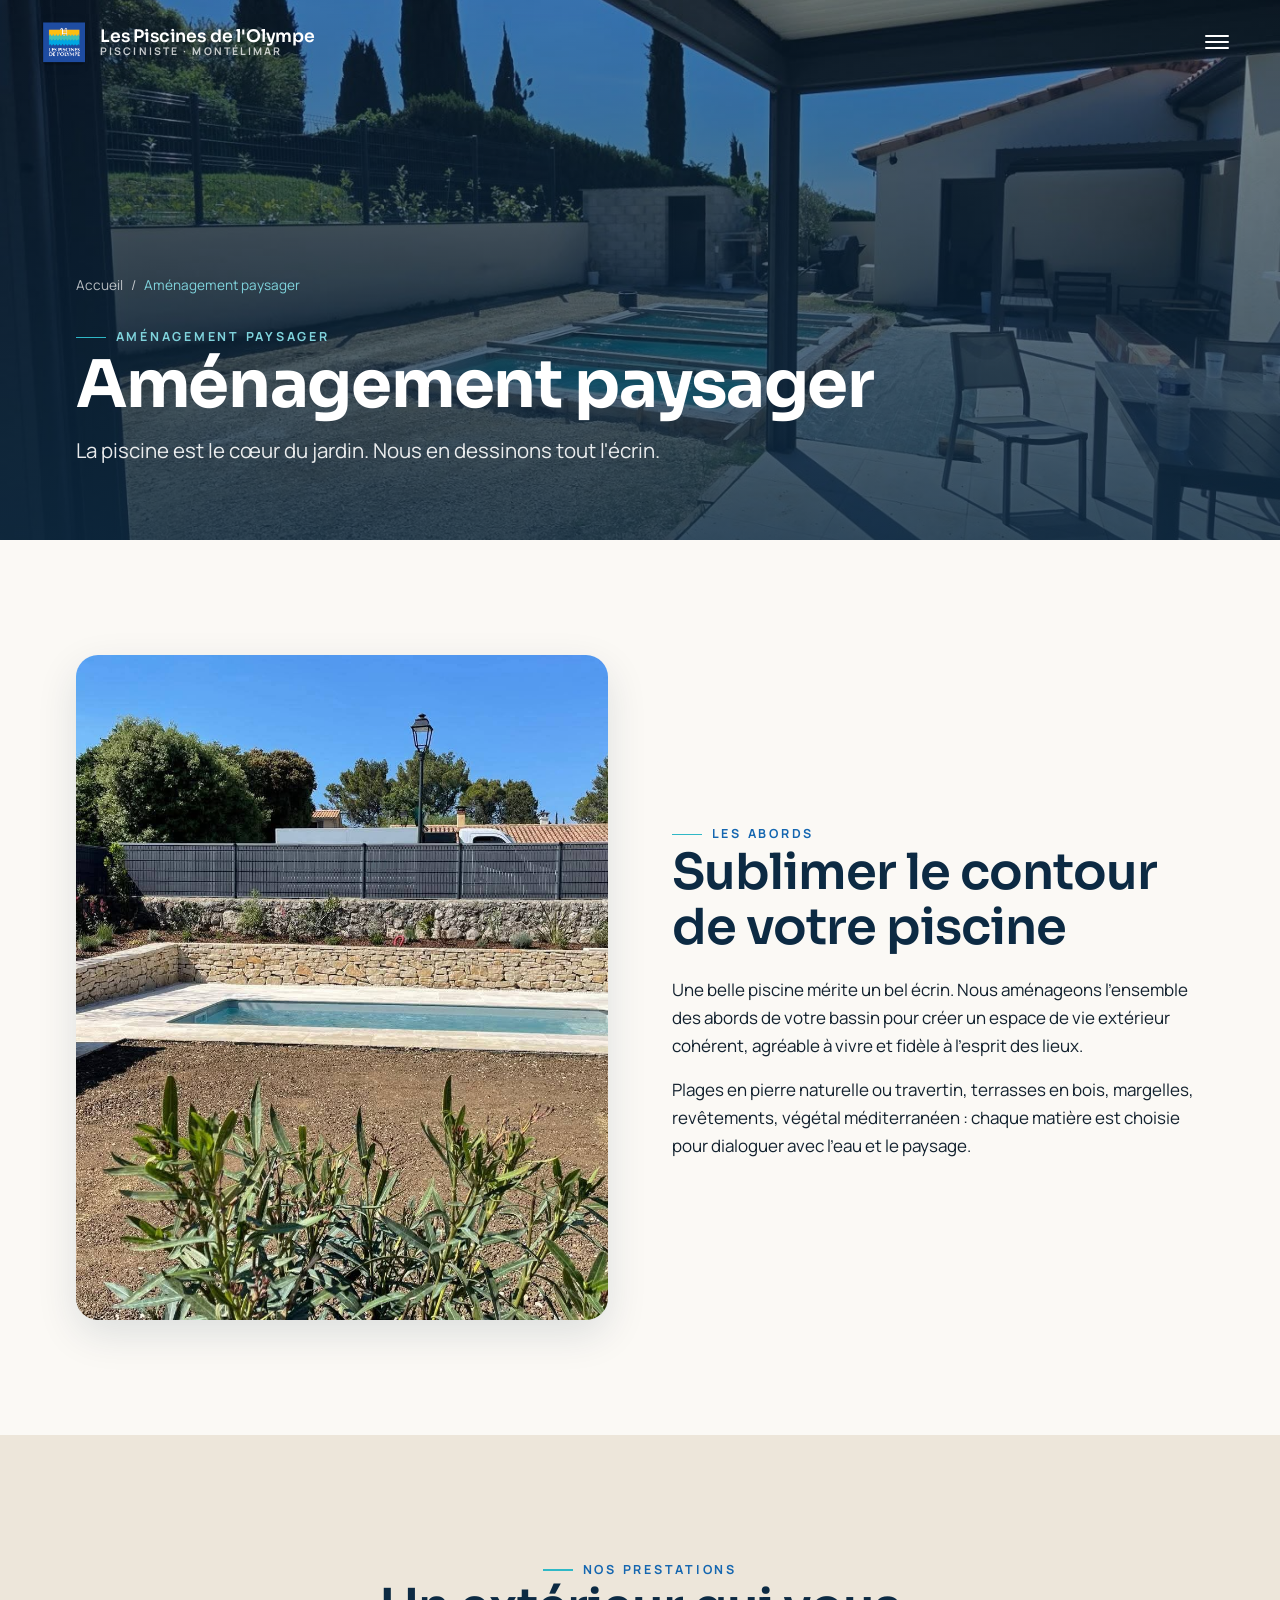
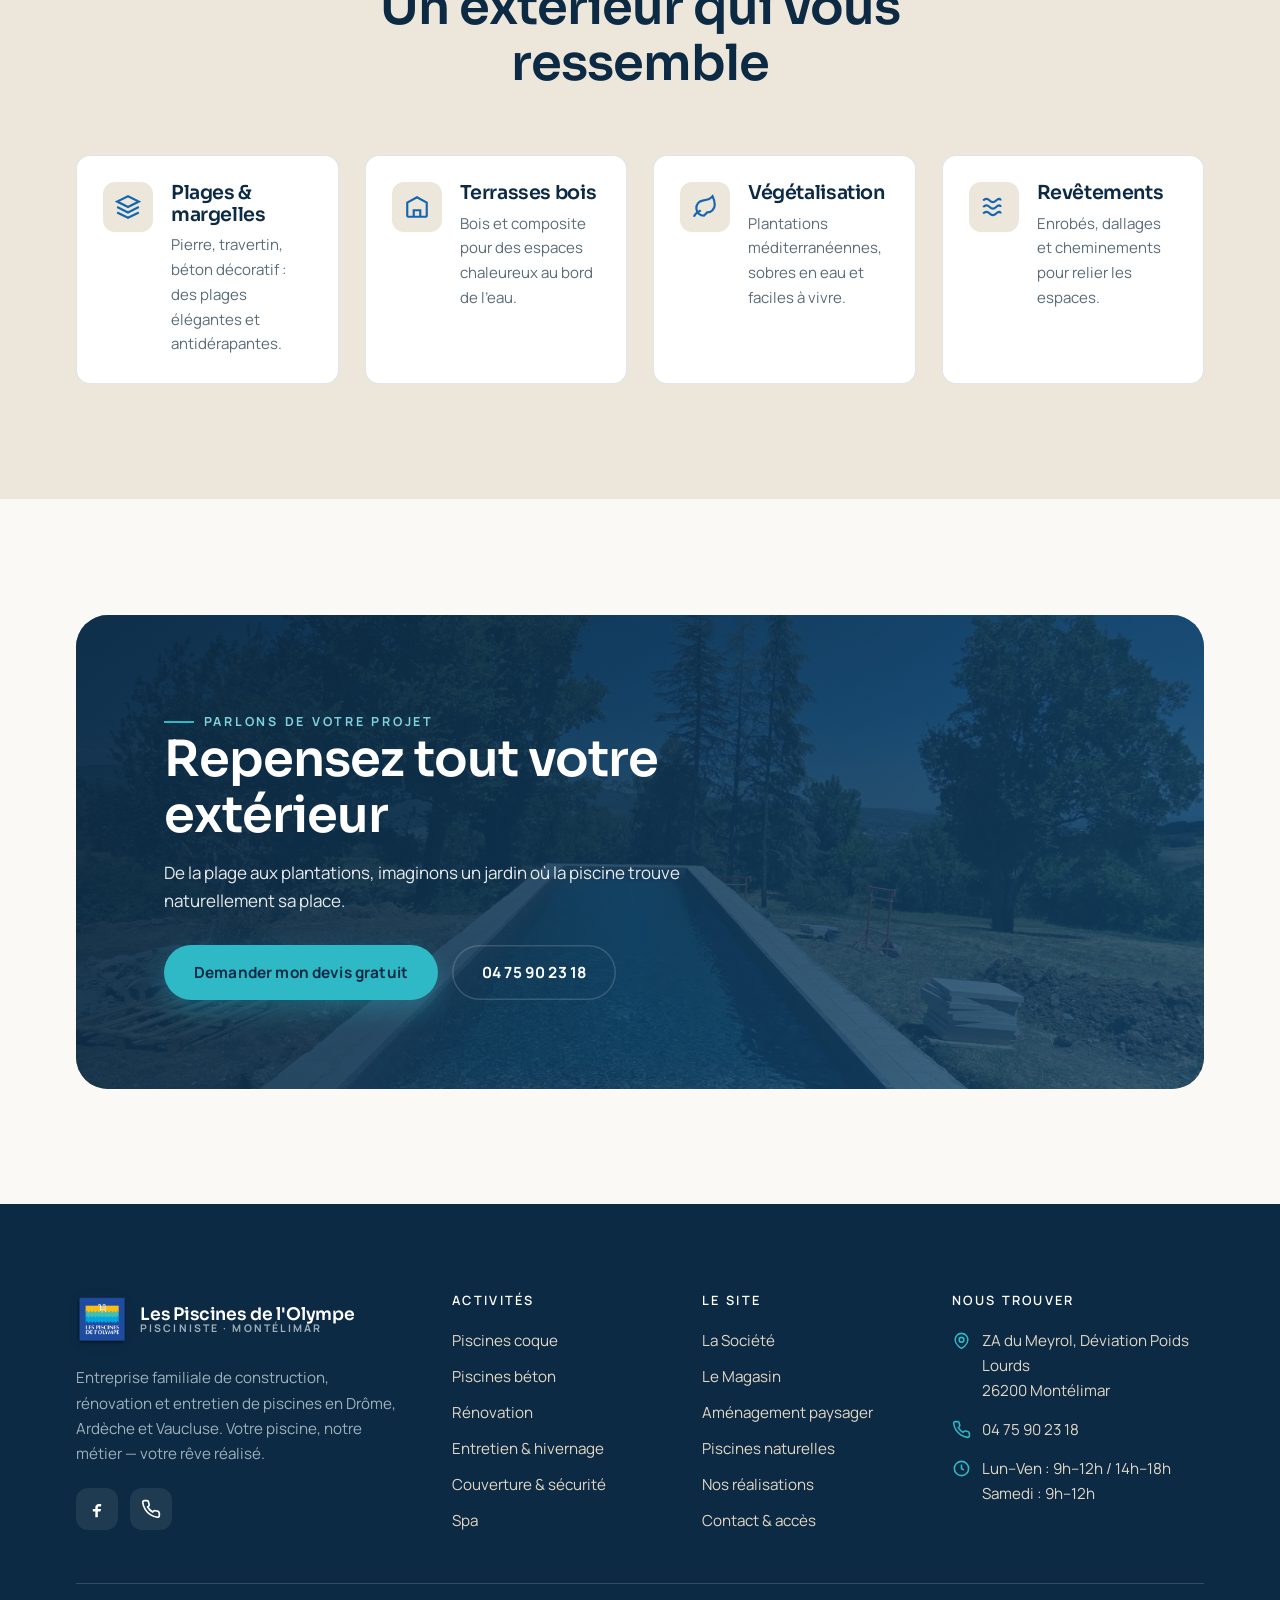
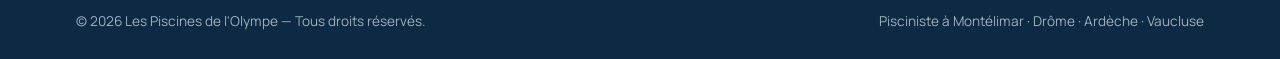
==== amenagement-paysager.html @ 1d3fbe0c "Site Les Piscines de l'Olympe — refonte premium multipage Co-Authored-By: Claude Opus 4.8 <noreply@a" ====
<!DOCTYPE html>
<html lang="fr">
<head>
<meta charset="UTF-8">
<meta name="viewport" content="width=device-width, initial-scale=1">
<title>Aménagement paysager & abords de piscine | Les Piscines de l'Olympe — Montélimar</title>
<meta name="description" content="Aménagement extérieur et paysager autour de votre piscine : plages, margelles, terrasses bois, revêtements et végétal en Drôme, Ardèche et Vaucluse.">
<link rel="canonical" href="https://www.lespiscinesdelolympe.fr/amenagement-paysager.html">
<meta name="theme-color" content="#0C2A43">
<meta name="robots" content="index, follow">
<meta property="og:type" content="website">
<meta property="og:locale" content="fr_FR">
<meta property="og:title" content="Aménagement paysager & abords de piscine | Les Piscines de l'Olympe — Montélimar">
<meta property="og:description" content="Aménagement extérieur et paysager autour de votre piscine : plages, margelles, terrasses bois, revêtements et végétal en Drôme, Ardèche et Vaucluse.">
<meta property="og:image" content="https://www.lespiscinesdelolympe.fr/assets/img/piscine-couloir-nage-debordement.jpg">
<meta property="og:url" content="https://www.lespiscinesdelolympe.fr/amenagement-paysager.html">
<link rel="icon" type="image/png" href="assets/img/logo-piscines-de-lolympe.png">
<link rel="preconnect" href="https://fonts.googleapis.com">
<link rel="preconnect" href="https://fonts.gstatic.com" crossorigin>
<link href="https://fonts.googleapis.com/css2?family=Sora:wght@400;500;600;700;800&family=Manrope:wght@400;500;600;700;800&display=swap" rel="stylesheet">
<link rel="stylesheet" href="assets/css/styles.css">

</head>
<body>
<header class="header">
  <div class="container">
    <a class="brand" href="index.html" aria-label="Les Piscines de l'Olympe — accueil">
      <img loading="lazy" decoding="async" src="assets/img/logo-piscines-de-lolympe.png" alt="Logo Les Piscines de l'Olympe">
      <span class="brand-name"><b>Les Piscines de l'Olympe</b><span>Pisciniste · Montélimar</span></span>
    </a>
    <nav aria-label="Navigation principale">
      <ul class="nav">
        <li><a href="index.html">Accueil</a></li>
        <li><a href="la-societe.html">La Société</a></li>
        <li class="has-dropdown">
          <button class="nav-toggle" aria-haspopup="true" aria-expanded="false">Activités
            <svg class="chev" viewBox="0 0 24 24" fill="none" stroke="currentColor" stroke-width="2.2"><path d="m6 9 6 6 6-6"/></svg>
          </button>
          <div class="dropdown" role="menu">
            <a href="activites.html"><svg class="di" viewBox="0 0 24 24" fill="none" stroke="currentColor" stroke-width="2"><path d="M2 6c2-2 4-2 6 0s4 2 6 0 4-2 4 0M2 12c2-2 4-2 6 0s4 2 6 0 4-2 4 0M2 18c2-2 4-2 6 0s4 2 6 0 4-2 4 0"/></svg>Nos piscines — vue d'ensemble</a>
            <a href="piscines-coque.html"><svg class="di" viewBox="0 0 24 24" fill="none" stroke="currentColor" stroke-width="2"><path d="M3 21V8l9-5 9 5v13M3 21h18M9 21v-6h6v6"/></svg>Installation Coques</a>
            <a href="piscines-beton.html"><svg class="di" viewBox="0 0 24 24" fill="none" stroke="currentColor" stroke-width="2"><path d="M12 2 2 7l10 5 10-5-10-5zM2 17l10 5 10-5M2 12l10 5 10-5"/></svg>Installation Béton</a>
            <a href="renovation.html"><svg class="di" viewBox="0 0 24 24" fill="none" stroke="currentColor" stroke-width="2"><path d="M14.7 6.3a4 4 0 0 0-5.6 5.6l-6 6L5 20l6-6a4 4 0 0 0 5.6-5.6z"/></svg>Rénovation</a>
            <a href="entretien.html"><svg class="di" viewBox="0 0 24 24" fill="none" stroke="currentColor" stroke-width="2"><circle cx="12" cy="12" r="4"/><path d="M12 2v2m0 16v2M4.9 4.9l1.4 1.4m11.4 11.4 1.4 1.4M2 12h2m16 0h2M4.9 19.1l1.4-1.4m11.4-11.4 1.4-1.4"/></svg>Entretien · Estivage · Hivernage</a>
            <a href="couverture.html"><svg class="di" viewBox="0 0 24 24" fill="none" stroke="currentColor" stroke-width="2"><path d="M12 2 4 5v6c0 5 3.4 8.9 8 11 4.6-2.1 8-6 8-11V5l-8-3z"/></svg>Couverture · Sécurité</a>
            <a href="piscines-naturelles.html"><svg class="di" viewBox="0 0 24 24" fill="none" stroke="currentColor" stroke-width="2"><path d="M11 20A7 7 0 0 1 9.8 6.1C15.5 5 17 4.5 19 2c1 2 2 4.2 2 8a7 7 0 0 1-7 7z"/><path d="M2 21c0-3 4-4 6-6"/></svg>Piscines Naturelles</a>
            <a href="spa.html"><svg class="di" viewBox="0 0 24 24" fill="none" stroke="currentColor" stroke-width="2"><path d="M12 22a8 8 0 0 0 8-8H4a8 8 0 0 0 8 8zM7 10c0-1 1-1.5 1-3s-1-2-1-2m5 5c0-1 1-1.5 1-3s-1-2-1-2"/></svg>Spa</a>
          </div>
        </li>
        <li><a href="le-magasin.html">Le Magasin</a></li>
        <li class="current"><a href="amenagement-paysager.html">Aménagement Paysager</a></li>
        <li><a href="nos-realisations.html">Nos Réalisations</a></li>
      </ul>
    </nav>
    <div class="header-cta">
      <a class="header-phone" href="tel:+33475902318"><svg viewBox="0 0 24 24" fill="none" stroke="currentColor" stroke-width="2"><path d="M22 16.9v3a2 2 0 0 1-2.2 2 19.8 19.8 0 0 1-8.6-3.1 19.5 19.5 0 0 1-6-6 19.8 19.8 0 0 1-3.1-8.7A2 2 0 0 1 4.1 2h3a2 2 0 0 1 2 1.7c.1.9.3 1.8.6 2.7a2 2 0 0 1-.5 2.1L8 9.6a16 16 0 0 0 6 6l1.1-1.1a2 2 0 0 1 2.1-.5c.9.3 1.8.5 2.7.6a2 2 0 0 1 1.7 2z"/></svg>04 75 90 23 18</a>
      <a class="btn btn-primary" href="contact.html">Devis gratuit</a>
    </div>
    <button class="burger" aria-label="Ouvrir le menu" aria-expanded="false"><span></span><span></span><span></span></button>
  </div>
</header>

<div class="mobile-nav" id="mobileNav">
  <ul>
    <li><a href="index.html">Accueil</a></li>
    <li><a href="la-societe.html">La Société</a></li>
    <li>
      <button class="m-toggle" aria-expanded="false">Activités <svg class="chev" viewBox="0 0 24 24" fill="none" stroke="currentColor" stroke-width="2.2"><path d="m6 9 6 6 6-6"/></svg></button>
      <div class="m-sub">
        <a href="activites.html">Nos piscines</a>
        <a href="piscines-coque.html">Installation Coques</a>
        <a href="piscines-beton.html">Installation Béton</a>
        <a href="renovation.html">Rénovation</a>
        <a href="entretien.html">Entretien · Estivage · Hivernage</a>
        <a href="couverture.html">Couverture · Sécurité</a>
        <a href="piscines-naturelles.html">Piscines Naturelles</a>
        <a href="spa.html">Spa</a>
      </div>
    </li>
    <li><a href="le-magasin.html">Le Magasin</a></li>
    <li><a href="amenagement-paysager.html">Aménagement Paysager</a></li>
    <li><a href="nos-realisations.html">Nos Réalisations</a></li>
    <li><a href="contact.html">Contact · Accès</a></li>
  </ul>
  <div class="mobile-cta">
    <a class="btn btn-primary" href="contact.html">Demander un devis gratuit</a>
    <a class="btn btn-ghost" href="tel:+33475902318">04 75 90 23 18</a>
  </div>
</div>
<main>

  <section class="pagehero img">
    <div class="pagehero-media"><img src="assets/img/terrasse-pergola-piscine.jpg" alt="Terrasse, pergola et plage de piscine dans un jardin paysager" loading="eager" fetchpriority="high" decoding="async"></div>
    <div class="container">
      <nav class="breadcrumb" aria-label="Fil d'Ariane"><a href="index.html">Accueil</a> / <span>Aménagement paysager</span></nav>
      <span class="kicker light">Aménagement Paysager</span>
      <h1>Aménagement paysager</h1>
      <p class="lead mt-1">La piscine est le cœur du jardin. Nous en dessinons tout l'écrin.</p>
    </div>
  </section>
  <section class="section bg-cream">
    <div class="container">
      <div class="split">
        <div class="split-media reveal"><img loading="lazy" decoding="async" src="assets/img/piscine-jardin-fleuri.jpg" alt="Plage de piscine en pierre naturelle bordée de massifs fleuris"></div>
        <div class="split-body reveal d1">
          <span class="kicker">Les abords</span>
          <h2>Sublimer le contour de votre piscine</h2>
          <p>Une belle piscine mérite un bel écrin. Nous aménageons l'ensemble des abords de votre bassin pour créer un espace de vie extérieur cohérent, agréable à vivre et fidèle à l'esprit des lieux.</p>
          <p>Plages en pierre naturelle ou travertin, terrasses en bois, margelles, revêtements, végétal méditerranéen : chaque matière est choisie pour dialoguer avec l'eau et le paysage.</p>
        </div>
      </div>
    </div>
  </section>

  <section class="section bg-sand">
    <div class="container">
      <div class="sec-head center reveal"><span class="kicker center">Nos prestations</span><h2>Un extérieur qui vous ressemble</h2></div>
      <div class="grid grid-4">
        <div class="feature reveal"><div class="f-ic"><svg viewBox="0 0 24 24" fill="none" stroke="currentColor" stroke-width="2"><path d="M12 2 2 7l10 5 10-5-10-5zM2 17l10 5 10-5M2 12l10 5 10-5"/></svg></div><div><h3>Plages & margelles</h3><p>Pierre, travertin, béton décoratif : des plages élégantes et antidérapantes.</p></div></div>
        <div class="feature reveal"><div class="f-ic"><svg viewBox="0 0 24 24" fill="none" stroke="currentColor" stroke-width="2"><path d="M3 21V8l9-5 9 5v13M3 21h18M9 21v-6h6v6"/></svg></div><div><h3>Terrasses bois</h3><p>Bois et composite pour des espaces chaleureux au bord de l'eau.</p></div></div>
        <div class="feature reveal"><div class="f-ic"><svg viewBox="0 0 24 24" fill="none" stroke="currentColor" stroke-width="2"><path d="M11 20A7 7 0 0 1 9.8 6.1C15.5 5 17 4.5 19 2c1 2 2 4.2 2 8a7 7 0 0 1-7 7z"/><path d="M2 21c0-3 4-4 6-6"/></svg></div><div><h3>Végétalisation</h3><p>Plantations méditerranéennes, sobres en eau et faciles à vivre.</p></div></div>
        <div class="feature reveal"><div class="f-ic"><svg viewBox="0 0 24 24" fill="none" stroke="currentColor" stroke-width="2"><path d="M2 6c2-2 4-2 6 0s4 2 6 0 4-2 4 0M2 12c2-2 4-2 6 0s4 2 6 0 4-2 4 0M2 18c2-2 4-2 6 0s4 2 6 0 4-2 4 0"/></svg></div><div><h3>Revêtements</h3><p>Enrobés, dallages et cheminements pour relier les espaces.</p></div></div>
      </div>
    </div>
  </section>
  
  <section class="section bg-cream">
    <div class="container">
      <div class="cta-band reveal">
        <div class="cta-media"><img loading="lazy" decoding="async" src="assets/img/piscine-miroir-vue-panoramique.jpg" alt=""></div>
        <span class="kicker light">Parlons de votre projet</span>
        <h2>Repensez tout votre extérieur</h2>
        <p>De la plage aux plantations, imaginons un jardin où la piscine trouve naturellement sa place.</p>
        <div class="hero-cta">
          <a class="btn btn-aqua" href="contact.html">Demander mon devis gratuit</a>
          <a class="btn btn-outline-light" href="tel:+33475902318">04 75 90 23 18</a>
        </div>
      </div>
    </div>
  </section>
  
</main>

<footer class="footer">
  <div class="container">
    <div class="footer-grid">
      <div>
        <a class="brand" href="index.html">
          <img loading="lazy" decoding="async" src="assets/img/logo-piscines-de-lolympe.png" alt="Logo Les Piscines de l'Olympe" style="width:52px;height:52px">
          <span class="brand-name"><b>Les Piscines de l'Olympe</b><span>Pisciniste · Montélimar</span></span>
        </a>
        <p class="f-about">Entreprise familiale de construction, rénovation et entretien de piscines en Drôme, Ardèche et Vaucluse. Votre piscine, notre métier — votre rêve réalisé.</p>
        <div class="socials">
          <a href="https://www.facebook.com/lespiscinesdelolympe" target="_blank" rel="noopener" aria-label="Facebook"><svg viewBox="0 0 24 24" fill="currentColor"><path d="M14 9h3V6h-3c-2.2 0-4 1.8-4 4v2H7v3h3v7h3v-7h3l1-3h-4v-2c0-.6.4-1 1-1z"/></svg></a>
          <a href="tel:+33475902318" aria-label="Téléphone"><svg viewBox="0 0 24 24" fill="none" stroke="currentColor" stroke-width="2"><path d="M22 16.9v3a2 2 0 0 1-2.2 2 19.8 19.8 0 0 1-8.6-3.1 19.5 19.5 0 0 1-6-6 19.8 19.8 0 0 1-3.1-8.7A2 2 0 0 1 4.1 2h3a2 2 0 0 1 2 1.7c.1.9.3 1.8.6 2.7a2 2 0 0 1-.5 2.1L8 9.6a16 16 0 0 0 6 6l1.1-1.1a2 2 0 0 1 2.1-.5c.9.3 1.8.5 2.7.6a2 2 0 0 1 1.7 2z"/></svg></a>
        </div>
      </div>
      <div>
        <h4>Activités</h4>
        <div class="f-links">
          <a href="piscines-coque.html">Piscines coque</a>
          <a href="piscines-beton.html">Piscines béton</a>
          <a href="renovation.html">Rénovation</a>
          <a href="entretien.html">Entretien &amp; hivernage</a>
          <a href="couverture.html">Couverture &amp; sécurité</a>
          <a href="spa.html">Spa</a>
        </div>
      </div>
      <div>
        <h4>Le site</h4>
        <div class="f-links">
          <a href="la-societe.html">La Société</a>
          <a href="le-magasin.html">Le Magasin</a>
          <a href="amenagement-paysager.html">Aménagement paysager</a>
          <a href="piscines-naturelles.html">Piscines naturelles</a>
          <a href="nos-realisations.html">Nos réalisations</a>
          <a href="contact.html">Contact &amp; accès</a>
        </div>
      </div>
      <div>
        <h4>Nous trouver</h4>
        <div class="f-contact">
          <div class="fc"><svg viewBox="0 0 24 24" fill="none" stroke="currentColor" stroke-width="2"><path d="M12 22s8-4.5 8-11a8 8 0 1 0-16 0c0 6.5 8 11 8 11z"/><circle cx="12" cy="11" r="3"/></svg><span>ZA du Meyrol, Déviation Poids Lourds<br>26200 Montélimar</span></div>
          <div class="fc"><svg viewBox="0 0 24 24" fill="none" stroke="currentColor" stroke-width="2"><path d="M22 16.9v3a2 2 0 0 1-2.2 2 19.8 19.8 0 0 1-8.6-3.1 19.5 19.5 0 0 1-6-6 19.8 19.8 0 0 1-3.1-8.7A2 2 0 0 1 4.1 2h3a2 2 0 0 1 2 1.7c.1.9.3 1.8.6 2.7a2 2 0 0 1-.5 2.1L8 9.6a16 16 0 0 0 6 6l1.1-1.1a2 2 0 0 1 2.1-.5c.9.3 1.8.5 2.7.6a2 2 0 0 1 1.7 2z"/></svg><a href="tel:+33475902318">04 75 90 23 18</a></div>
          <div class="fc"><svg viewBox="0 0 24 24" fill="none" stroke="currentColor" stroke-width="2"><circle cx="12" cy="12" r="9"/><path d="M12 7v5l3 2"/></svg><span>Lun–Ven : 9h–12h / 14h–18h<br>Samedi : 9h–12h</span></div>
        </div>
      </div>
    </div>
    <div class="footer-bottom">
      <span>© <span data-year>2026</span> Les Piscines de l'Olympe — Tous droits réservés.</span>
      <span>Pisciniste à Montélimar · Drôme · Ardèche · Vaucluse</span>
    </div>
  </div>
</footer>

<script src="assets/js/main.js"></script>
</body>
</html>
---- assets/css/styles.css ----
/* =========================================================================
   LES PISCINES DE L'OLYMPE — Design System « L'eau & la pierre »
   Palette : bleu marine profond, bleu de marque, aqua, travertin, crème
   Typo : Fraunces (titres) + Manrope (texte)
   ========================================================================= */

/* ---------- Variables ---------- */
:root {
  /* Couleurs */
  --navy:        #0C2A43;
  --navy-800:    #0F334F;
  --navy-700:    #14456B;
  --blue:        #1466B0;
  --blue-600:    #1257a0;
  --aqua:        #2FB8C6;
  --aqua-soft:   #7FD3DC;
  --sand:        #EDE6DA;
  --sand-200:    #E1D7C6;
  --sand-300:    #D3C6B0;
  --cream:       #FBF9F5;
  --white:       #ffffff;
  --ink:         #12212E;
  --muted:       #5A6B78;
  --muted-light: #9FB0BC;
  --line:        rgba(12, 42, 67, .12);
  --line-light:  rgba(255, 255, 255, .16);

  /* Typo */
  --font-title: "Sora", -apple-system, BlinkMacSystemFont, "Segoe UI", Roboto, sans-serif;
  --font-body:  "Manrope", -apple-system, BlinkMacSystemFont, "Segoe UI", Roboto, sans-serif;

  /* Rayons & ombres */
  --r-sm: 8px;
  --r-md: 14px;
  --r-lg: 22px;
  --r-xl: 32px;
  --shadow-sm: 0 2px 10px rgba(12, 42, 67, .06);
  --shadow-md: 0 14px 40px rgba(12, 42, 67, .12);
  --shadow-lg: 0 30px 80px rgba(12, 42, 67, .22);

  /* Layout */
  --maxw: 1240px;
  --maxw-narrow: 820px;
  --header-h: 84px;
  --ease: cubic-bezier(.22, 1, .36, 1);
}

/* ---------- Reset ---------- */
*, *::before, *::after { box-sizing: border-box; }
* { margin: 0; }
html { scroll-behavior: smooth; -webkit-text-size-adjust: 100%; }
body {
  font-family: var(--font-body);
  color: var(--ink);
  background: var(--cream);
  font-size: 17px;
  line-height: 1.65;
  font-weight: 400;
  -webkit-font-smoothing: antialiased;
  text-rendering: optimizeLegibility;
  overflow-x: hidden;
}
img, picture, video { max-width: 100%; display: block; height: auto; }
a { color: inherit; text-decoration: none; }
button { font-family: inherit; cursor: pointer; border: none; background: none; }
ul { list-style: none; padding: 0; }
:focus-visible { outline: 3px solid var(--aqua); outline-offset: 3px; border-radius: 4px; }

/* ---------- Typographie ---------- */
h1, h2, h3, h4 {
  font-family: var(--font-title);
  font-weight: 600;
  line-height: 1.12;
  letter-spacing: -.02em;
  color: var(--navy);
}
h1 { font-size: clamp(2.4rem, 5.4vw, 4.1rem); font-weight: 700; }
h2 { font-size: clamp(2rem, 4vw, 3.1rem); }
h3 { font-size: clamp(1.35rem, 2.2vw, 1.75rem); }
h4 { font-size: 1.15rem; }
p { color: var(--ink); }
strong { font-weight: 700; }
.lead { font-size: clamp(1.1rem, 1.6vw, 1.3rem); color: var(--muted); line-height: 1.7; }

/* Œil/kicker (sur-titre) */
.kicker {
  display: inline-flex; align-items: center; gap: .6rem;
  font-family: var(--font-body);
  font-size: .78rem; font-weight: 700;
  letter-spacing: .22em; text-transform: uppercase;
  color: var(--blue);
}
.kicker::before {
  content: ""; width: 30px; height: 1.5px; background: var(--aqua);
}
.kicker.light { color: var(--aqua-soft); }
.kicker.center { justify-content: center; }

/* ---------- Layout utils ---------- */
.container { width: 100%; max-width: var(--maxw); margin-inline: auto; padding-inline: clamp(20px, 5vw, 56px); }
.narrow { max-width: var(--maxw-narrow); }
.section { padding-block: clamp(64px, 9vw, 130px); }
.section-sm { padding-block: clamp(48px, 6vw, 84px); }
.bg-navy { background: var(--navy); color: var(--sand); }
.bg-navy h1, .bg-navy h2, .bg-navy h3, .bg-navy h4 { color: var(--white); }
.bg-navy p { color: var(--sand-200); }
.bg-sand { background: var(--sand); }
.bg-cream { background: var(--cream); }
.center { text-align: center; }
.mx-auto { margin-inline: auto; }
.mt-1 { margin-top: .75rem; } .mt-2 { margin-top: 1.5rem; } .mt-3 { margin-top: 2.5rem; }

/* ---------- Boutons ---------- */
.btn {
  display: inline-flex; align-items: center; justify-content: center; gap: .6rem;
  font-weight: 700; font-size: .96rem; letter-spacing: .01em;
  padding: 15px 30px; border-radius: 100px;
  transition: transform .35s var(--ease), box-shadow .35s var(--ease), background .3s, color .3s;
  min-height: 52px; will-change: transform;
}
.btn svg { width: 18px; height: 18px; }
.btn-primary { background: var(--blue); color: #fff; box-shadow: 0 10px 26px rgba(20,102,176,.30); }
.btn-primary:hover { background: var(--navy); transform: translateY(-3px); box-shadow: 0 16px 34px rgba(20,102,176,.38); }
.btn-aqua { background: var(--aqua); color: var(--navy); box-shadow: 0 10px 26px rgba(47,184,198,.32); }
.btn-aqua:hover { transform: translateY(-3px); box-shadow: 0 16px 34px rgba(47,184,198,.42); }
.btn-ghost { background: transparent; color: var(--navy); box-shadow: inset 0 0 0 1.5px var(--line); }
.btn-ghost:hover { background: var(--navy); color: #fff; box-shadow: inset 0 0 0 1.5px var(--navy); transform: translateY(-3px); }
.btn-light { background: #fff; color: var(--navy); }
.btn-light:hover { transform: translateY(-3px); box-shadow: var(--shadow-md); }
.btn-outline-light { background: transparent; color: #fff; box-shadow: inset 0 0 0 1.5px var(--line-light); }
.btn-outline-light:hover { background: #fff; color: var(--navy); transform: translateY(-3px); }

/* Lien texte animé */
.link-arrow {
  display: inline-flex; align-items: center; gap: .5rem;
  font-weight: 700; color: var(--blue);
}
.link-arrow svg { width: 18px; height: 18px; transition: transform .3s var(--ease); }
.link-arrow:hover svg { transform: translateX(6px); }

/* =========================================================================
   HEADER / NAVIGATION
   ========================================================================= */
.header {
  position: fixed; inset: 0 0 auto 0; z-index: 1000;
  height: var(--header-h);
  display: flex; align-items: center;
  transition: background .4s var(--ease), box-shadow .4s var(--ease), height .4s var(--ease);
}
.header .container { display: flex; align-items: center; justify-content: space-between; gap: 18px; width: 100%; max-width: 1400px; padding-inline: clamp(20px, 3.5vw, 40px); }
.header.solid { background: rgba(251,249,245,.92); backdrop-filter: saturate(160%) blur(14px); box-shadow: 0 1px 0 var(--line), var(--shadow-sm); height: 72px; }

.brand { display: flex; align-items: center; gap: 12px; z-index: 2; flex: none; }
.brand-name b, .brand-name span { white-space: nowrap; }
.brand img { width: 48px; height: 48px; border-radius: 10px; box-shadow: var(--shadow-sm); }
.brand-name { display: flex; flex-direction: column; line-height: 1.05; }
.brand-name b { font-family: var(--font-title); font-weight: 600; font-size: 1.08rem; color: var(--navy); letter-spacing: -.01em; }
.brand-name span { font-size: .66rem; letter-spacing: .2em; text-transform: uppercase; color: var(--muted); font-weight: 700; }
.header:not(.solid) .brand-name b { color: #fff; }
.header:not(.solid) .brand-name span { color: rgba(255,255,255,.75); }

/* Nav desktop */
.nav { display: flex; align-items: center; gap: 1px; }
.nav > li > a, .nav > li > .nav-toggle {
  display: inline-flex; align-items: center; gap: 4px; white-space: nowrap;
  padding: 10px 11px; border-radius: 100px;
  font-weight: 600; font-size: .9rem; color: var(--navy);
  transition: background .25s, color .25s;
}
.header:not(.solid) .nav > li > a, .header:not(.solid) .nav > li > .nav-toggle { color: rgba(255,255,255,.92); }
.nav > li > a:hover, .nav > li > .nav-toggle:hover,
.nav > li.current > a, .nav > li.current > .nav-toggle { background: rgba(20,102,176,.10); color: var(--blue); }
.header:not(.solid) .nav > li > a:hover,
.header:not(.solid) .nav > li.current > a,
.header:not(.solid) .nav > li > .nav-toggle:hover { background: rgba(255,255,255,.14); color: #fff; }
.nav .chev { width: 15px; height: 15px; transition: transform .3s; }

/* Dropdown */
.has-dropdown { position: relative; }
.dropdown {
  position: absolute; top: calc(100% + 14px); left: 50%; transform: translateX(-50%) translateY(10px);
  min-width: 300px; background: #fff; border-radius: var(--r-md);
  box-shadow: var(--shadow-lg); padding: 12px; opacity: 0; visibility: hidden;
  transition: opacity .3s var(--ease), transform .3s var(--ease); border: 1px solid var(--line);
}
.has-dropdown:hover .dropdown, .has-dropdown:focus-within .dropdown { opacity: 1; visibility: visible; transform: translateX(-50%) translateY(0); }
.dropdown::before { content: ""; position: absolute; top: -8px; left: 0; right: 0; height: 20px; }
.dropdown a {
  display: flex; align-items: center; gap: 12px; padding: 11px 14px; border-radius: var(--r-sm);
  font-weight: 600; font-size: .92rem; color: var(--navy); transition: background .2s, color .2s;
}
.dropdown a:hover { background: var(--sand); color: var(--blue); }
.dropdown a .di { width: 20px; height: 20px; color: var(--aqua); flex: none; }

.header-cta { display: flex; align-items: center; gap: 14px; flex: none; }
.header-phone { display: inline-flex; align-items: center; gap: 8px; font-weight: 700; color: var(--navy); font-size: .92rem; white-space: nowrap; }
.header:not(.solid) .header-phone { color: #fff; }
.header-phone svg { width: 18px; height: 18px; color: var(--aqua); }

/* Burger */
.burger { display: none; width: 46px; height: 46px; border-radius: 12px; position: relative; z-index: 1200; }
.burger span { position: absolute; left: 11px; right: 11px; height: 2px; background: var(--navy); border-radius: 2px; transition: transform .35s var(--ease), opacity .2s; }
.header:not(.solid) .burger span { background: #fff; }
.burger span:nth-child(1) { top: 16px; } .burger span:nth-child(2) { top: 22px; } .burger span:nth-child(3) { top: 28px; }
body.menu-open .burger span:nth-child(1) { transform: translateY(6px) rotate(45deg); }
body.menu-open .burger span:nth-child(2) { opacity: 0; }
body.menu-open .burger span:nth-child(3) { transform: translateY(-6px) rotate(-45deg); }
body.menu-open .burger span { background: var(--navy); }

/* Menu mobile */
.mobile-nav {
  position: fixed; inset: 0; z-index: 1100; background: var(--cream);
  padding: 96px clamp(24px,7vw,48px) 40px; overflow-y: auto;
  transform: translateX(100%); transition: transform .45s var(--ease); visibility: hidden;
}
body.menu-open .mobile-nav { transform: translateX(0); visibility: visible; }
.mobile-nav > ul > li { border-bottom: 1px solid var(--line); }
.mobile-nav a, .mobile-nav .m-toggle { display: flex; align-items: center; justify-content: space-between; width: 100%; padding: 16px 4px; font-family: var(--font-title); font-size: 1.35rem; color: var(--navy); font-weight: 500; }
.mobile-nav .m-sub { padding-left: 14px; overflow: hidden; max-height: 0; transition: max-height .4s var(--ease); }
.mobile-nav .m-sub.open { max-height: 520px; }
.mobile-nav .m-sub a { font-family: var(--font-body); font-size: 1rem; font-weight: 600; color: var(--muted); padding: 11px 4px; border: none; }
.mobile-nav .m-toggle .chev { width: 22px; height: 22px; transition: transform .3s; }
.mobile-nav .m-toggle[aria-expanded="true"] .chev { transform: rotate(180deg); }
.mobile-cta { margin-top: 26px; display: grid; gap: 12px; }

/* =========================================================================
   HERO
   ========================================================================= */
.hero { position: relative; min-height: 100svh; display: flex; align-items: flex-end; color: #fff; isolation: isolate; }
.hero-media { position: absolute; inset: 0; z-index: -2; overflow: hidden; }
.hero-media img { width: 100%; height: 100%; object-fit: cover; transform: scale(1.06); animation: heroZoom 16s var(--ease) forwards; }
@keyframes heroZoom { to { transform: scale(1); } }
.hero::after {
  content: ""; position: absolute; inset: 0; z-index: -1;
  background: linear-gradient(180deg, rgba(12,42,67,.55) 0%, rgba(12,42,67,.15) 32%, rgba(12,42,67,.30) 62%, rgba(12,42,67,.86) 100%);
}
.hero-inner { padding-block: clamp(120px, 16vh, 200px) clamp(56px, 9vh, 96px); max-width: 900px; }
.hero h1 { color: #fff; text-shadow: 0 2px 30px rgba(0,0,0,.25); }
.hero h1 em { font-style: normal; color: var(--aqua-soft); font-weight: 700; }
.hero .lead { color: rgba(255,255,255,.92); max-width: 620px; }
.hero-cta { display: flex; flex-wrap: wrap; gap: 14px; margin-top: 34px; }

/* Bandeau confiance sous hero */
.trust-bar { display: grid; grid-template-columns: repeat(4, 1fr); gap: 1px; background: var(--line); border-radius: var(--r-md); overflow: hidden; box-shadow: var(--shadow-md); }
.trust-bar .ti { background: #fff; padding: 26px 22px; display: flex; align-items: center; gap: 14px; }
.trust-bar .ti svg { width: 30px; height: 30px; color: var(--blue); flex: none; }
.trust-bar .ti b { display: block; font-family: var(--font-title); font-size: 1.05rem; color: var(--navy); line-height: 1.2; }
.trust-bar .ti small { color: var(--muted); font-size: .85rem; }

/* Page hero (pages internes) */
.pagehero { position: relative; padding-top: calc(var(--header-h) + 60px); padding-bottom: 72px; color: #fff; isolation: isolate; overflow: hidden; }
.pagehero.img { min-height: 60vh; display: flex; align-items: flex-end; }
.pagehero-media { position: absolute; inset: 0; z-index: -2; }
.pagehero-media img { width: 100%; height: 100%; object-fit: cover; }
.pagehero.img::after { content: ""; position: absolute; inset: 0; z-index: -1; background: linear-gradient(180deg, rgba(12,42,67,.42), rgba(12,42,67,.82)); }
.pagehero.plain { background: var(--navy); }
.pagehero.plain::before { content:""; position:absolute; inset:0; z-index:-1; opacity:.5; background: radial-gradient(1000px 500px at 80% -20%, rgba(47,184,198,.25), transparent 60%); }
.pagehero h1 { color: #fff; }
.pagehero .lead { color: rgba(255,255,255,.9); max-width: 640px; }
.breadcrumb { display: flex; flex-wrap: wrap; gap: 8px; font-size: .85rem; color: rgba(255,255,255,.7); margin-bottom: 22px; }
.breadcrumb a:hover { color: #fff; }
.breadcrumb span { color: var(--aqua-soft); }

/* =========================================================================
   COMPOSANTS
   ========================================================================= */
/* En-tête de section */
.sec-head { max-width: 720px; margin-bottom: clamp(40px, 5vw, 64px); }
.sec-head.center { margin-inline: auto; text-align: center; }
.sec-head .lead { margin-top: 18px; }

/* Grille split (image + texte) */
.split { display: grid; grid-template-columns: 1fr 1fr; gap: clamp(32px, 5vw, 76px); align-items: center; }
.split.reverse .split-media { order: 2; }
.split-media { position: relative; }
.split-media img { border-radius: var(--r-lg); box-shadow: var(--shadow-md); width: 100%; aspect-ratio: 4/5; object-fit: cover; }
.split-media.wide img { aspect-ratio: 5/4; }
.split-body h2 { margin-bottom: 20px; }
.split-body p + p { margin-top: 16px; }

/* Badge flottant sur image */
.media-badge {
  position: absolute; background: #fff; border-radius: var(--r-md); box-shadow: var(--shadow-lg);
  padding: 18px 22px; display: flex; align-items: center; gap: 14px;
}
.media-badge.br { right: -18px; bottom: 28px; }
.media-badge.bl { left: -18px; bottom: 28px; }
.media-badge .num { font-family: var(--font-title); font-size: 2.2rem; color: var(--blue); line-height: 1; }
.media-badge small { color: var(--muted); font-size: .82rem; line-height: 1.3; max-width: 120px; }

/* Cartes services */
.grid { display: grid; gap: 26px; }
.grid-2 { grid-template-columns: repeat(2, 1fr); }
.grid-3 { grid-template-columns: repeat(3, 1fr); }
.grid-4 { grid-template-columns: repeat(4, 1fr); }

.card {
  background: #fff; border-radius: var(--r-lg); overflow: hidden;
  border: 1px solid var(--line); box-shadow: var(--shadow-sm);
  transition: transform .4s var(--ease), box-shadow .4s var(--ease); display: flex; flex-direction: column;
}
.card:hover { transform: translateY(-6px); box-shadow: var(--shadow-md); }
.card-media { position: relative; aspect-ratio: 16/11; overflow: hidden; }
.card-media img { width: 100%; height: 100%; object-fit: cover; transition: transform .7s var(--ease); }
.card:hover .card-media img { transform: scale(1.07); }
.card-body { padding: 26px 26px 28px; display: flex; flex-direction: column; flex: 1; }
.card-icon { width: 54px; height: 54px; border-radius: 14px; display: grid; place-items: center; background: linear-gradient(135deg, var(--blue), var(--aqua)); color: #fff; margin-bottom: 18px; }
.card-icon svg { width: 26px; height: 26px; }
.card h3 { margin-bottom: 10px; }
.card p { color: var(--muted); font-size: .96rem; margin-bottom: 18px; }
.card .link-arrow { margin-top: auto; font-size: .92rem; }

/* Carte service compacte (avec numéro) */
.feature { display: flex; gap: 18px; padding: 26px; background: #fff; border-radius: var(--r-md); border: 1px solid var(--line); transition: transform .35s var(--ease), box-shadow .35s var(--ease); }
.feature:hover { transform: translateY(-4px); box-shadow: var(--shadow-md); }
.feature .f-ic { width: 50px; height: 50px; flex: none; border-radius: 12px; display: grid; place-items: center; background: var(--sand); color: var(--blue); }
.feature .f-ic svg { width: 26px; height: 26px; }
.feature h3 { font-size: 1.2rem; margin-bottom: 8px; }
.feature p { color: var(--muted); font-size: .94rem; }

/* Étapes / process */
.steps { counter-reset: step; display: grid; gap: 28px; }
.steps.cols { grid-template-columns: repeat(4,1fr); }
.step { position: relative; padding-top: 20px; }
.step::before {
  counter-increment: step; content: counter(step, decimal-leading-zero);
  font-family: var(--font-title); font-size: 2.6rem; color: var(--aqua); line-height: 1; display: block; margin-bottom: 14px; opacity: .9;
}
.step h3 { font-size: 1.2rem; margin-bottom: 8px; }
.step p { color: var(--muted); font-size: .95rem; }
.bg-navy .step h3 { color:#fff; } .bg-navy .step p { color: var(--sand-200); }

/* Stats */
.stats { display: grid; grid-template-columns: repeat(4,1fr); gap: 20px; }
.stat { text-align: center; padding: 20px; }
.stat .n { font-family: var(--font-title); font-size: clamp(2.6rem,5vw,3.6rem); color: var(--aqua); line-height: 1; }
.stat .l { margin-top: 8px; font-size: .92rem; color: var(--sand-200); letter-spacing: .02em; }

/* Liste à puces stylée */
.checklist { display: grid; gap: 14px; }
.checklist li { display: flex; gap: 12px; align-items: flex-start; }
.checklist li svg { width: 22px; height: 22px; color: var(--aqua); flex: none; margin-top: 2px; }
.checklist li span { color: var(--ink); }
.bg-navy .checklist li span { color: var(--sand-200); }

/* Galerie réalisations */
.gallery { display: grid; grid-template-columns: repeat(12, 1fr); gap: 16px; grid-auto-flow: dense; }
.gallery .g-item { position: relative; overflow: hidden; border-radius: var(--r-md); box-shadow: var(--shadow-sm); }
.gallery .g-item img { width: 100%; height: 100%; object-fit: cover; transition: transform .8s var(--ease); }
.gallery .g-item:hover img { transform: scale(1.06); }
.gallery .g-item .cap { position: absolute; inset: auto 0 0 0; padding: 20px; background: linear-gradient(transparent, rgba(12,42,67,.85)); color: #fff; opacity: 0; transform: translateY(10px); transition: .4s var(--ease); }
.gallery .g-item:hover .cap { opacity: 1; transform: translateY(0); }
.gallery .g-item .cap b { font-family: var(--font-title); font-size: 1.15rem; display: block; }
.gallery .g-item .cap small { color: var(--aqua-soft); }
.g-tall { grid-column: span 4; aspect-ratio: 3/4; } .g-wide { grid-column: span 8; aspect-ratio: 16/10; }
.g-sq { grid-column: span 4; aspect-ratio: 1; } .g-half { grid-column: span 6; aspect-ratio: 4/3; }

/* Bandeau CTA */
.cta-band { position: relative; overflow: hidden; isolation: isolate; border-radius: var(--r-xl); padding: clamp(48px, 7vw, 88px); color: #fff; }
.cta-band .cta-media { position: absolute; inset: 0; z-index: -2; }
.cta-band .cta-media img { width: 100%; height: 100%; object-fit: cover; }
.cta-band::after { content: ""; position: absolute; inset: 0; z-index: -1; background: linear-gradient(120deg, rgba(12,42,67,.94), rgba(18,69,107,.78)); }
.cta-band h2 { color: #fff; max-width: 620px; }
.cta-band p { color: rgba(255,255,255,.9); max-width: 540px; margin-top: 16px; }
.cta-band .hero-cta { margin-top: 30px; }

/* Témoignages */
.quote { background:#fff; border-radius: var(--r-lg); padding: 34px; border:1px solid var(--line); box-shadow: var(--shadow-sm); display:flex; flex-direction:column; height:100%; }
.quote .stars { color: #E7A81E; letter-spacing: 3px; margin-bottom: 14px; }
.quote p { font-size: 1.05rem; color: var(--ink); font-style: italic; }
.quote .who { margin-top: auto; padding-top: 20px; display:flex; align-items:center; gap: 12px; }
.quote .who .av { width: 44px; height: 44px; border-radius: 50%; background: linear-gradient(135deg,var(--blue),var(--aqua)); color:#fff; display:grid; place-items:center; font-weight:700; }
.quote .who b { color: var(--navy); font-size: .95rem; display:block; } .quote .who small { color: var(--muted); }

/* FAQ */
.faq { max-width: var(--maxw-narrow); margin-inline: auto; }
.faq-item { border-bottom: 1px solid var(--line); }
.faq-q { display: flex; justify-content: space-between; align-items: center; gap: 20px; width: 100%; text-align: left; padding: 24px 4px; font-family: var(--font-title); font-size: 1.2rem; color: var(--navy); font-weight: 500; }
.faq-q .pm { flex: none; width: 26px; height: 26px; position: relative; }
.faq-q .pm::before, .faq-q .pm::after { content: ""; position: absolute; inset: 0; margin: auto; background: var(--blue); transition: transform .3s var(--ease); }
.faq-q .pm::before { width: 16px; height: 2px; left: 5px; top: 12px; }
.faq-q .pm::after { width: 2px; height: 16px; left: 12px; top: 5px; }
.faq-item.open .pm::after { transform: rotate(90deg); opacity: 0; }
.faq-a { max-height: 0; overflow: hidden; transition: max-height .4s var(--ease); }
.faq-a p { padding: 0 4px 24px; color: var(--muted); }

/* Contact */
.contact-grid { display: grid; grid-template-columns: 1fr 1fr; gap: clamp(30px,5vw,64px); align-items: start; }
.info-list { display: grid; gap: 22px; }
.info-item { display: flex; gap: 16px; align-items: flex-start; }
.info-item .ii { width: 52px; height: 52px; flex: none; border-radius: 14px; background: var(--sand); color: var(--blue); display: grid; place-items: center; }
.info-item .ii svg { width: 24px; height: 24px; }
.info-item b { font-family: var(--font-title); font-size: 1.1rem; color: var(--navy); display: block; margin-bottom: 3px; }
.info-item p, .info-item a { color: var(--muted); }
.info-item a:hover { color: var(--blue); }

.form { background: #fff; padding: clamp(26px,4vw,40px); border-radius: var(--r-lg); box-shadow: var(--shadow-md); border: 1px solid var(--line); }
.field { margin-bottom: 18px; }
.field label { display: block; font-weight: 600; font-size: .9rem; color: var(--navy); margin-bottom: 7px; }
.field label .req { color: var(--blue); }
.field input, .field select, .field textarea {
  width: 100%; padding: 14px 16px; border: 1.5px solid var(--line); border-radius: var(--r-sm);
  font: inherit; font-size: 1rem; color: var(--ink); background: var(--cream); transition: border-color .25s, box-shadow .25s; min-height: 52px;
}
.field textarea { min-height: 130px; resize: vertical; }
.field input:focus, .field select:focus, .field textarea:focus { outline: none; border-color: var(--blue); box-shadow: 0 0 0 4px rgba(20,102,176,.12); }
.field-row { display: grid; grid-template-columns: 1fr 1fr; gap: 18px; }
.form-note { font-size: .82rem; color: var(--muted); margin-top: 12px; }

/* Map */
.map-wrap { border-radius: var(--r-lg); overflow: hidden; box-shadow: var(--shadow-md); border: 1px solid var(--line); }
.map-wrap iframe { width: 100%; height: 100%; min-height: 380px; border: 0; display: block; }

/* Séparateur vague */
.wave { display: block; width: 100%; height: 60px; }
.wave path { fill: currentColor; }

/* Ruban de logos partenaires */
.partners { display: flex; flex-wrap: wrap; align-items: center; justify-content: center; gap: clamp(28px,5vw,64px); }
.partners .p-item { font-family: var(--font-title); font-size: 1.4rem; color: var(--navy); opacity: .55; font-weight: 600; letter-spacing: .02em; transition: opacity .3s; }
.partners .p-item:hover { opacity: 1; }

/* =========================================================================
   FOOTER
   ========================================================================= */
.footer { background: var(--navy); color: var(--sand-200); padding-top: clamp(56px,7vw,90px); }
.footer a:hover { color: var(--aqua-soft); }
.footer-grid { display: grid; grid-template-columns: 1.6fr 1fr 1fr 1.2fr; gap: 40px; padding-bottom: 50px; border-bottom: 1px solid var(--line-light); }
.footer .brand-name b { color: #fff; } .footer .brand-name span { color: var(--muted-light); }
.footer .f-about { margin-top: 20px; color: var(--muted-light); font-size: .95rem; max-width: 320px; }
.footer h4 { color: #fff; font-family: var(--font-body); font-size: .8rem; letter-spacing: .18em; text-transform: uppercase; margin-bottom: 20px; }
.footer .f-links { display: grid; gap: 11px; }
.footer .f-links a { color: var(--sand-200); font-size: .95rem; }
.footer .f-contact { display: grid; gap: 14px; font-size: .95rem; }
.footer .f-contact .fc { display: flex; gap: 11px; align-items: flex-start; }
.footer .f-contact svg { width: 19px; height: 19px; color: var(--aqua); flex: none; margin-top: 3px; }
.socials { display: flex; gap: 12px; margin-top: 22px; }
.socials a { width: 42px; height: 42px; border-radius: 12px; background: rgba(255,255,255,.08); display: grid; place-items: center; transition: background .3s, transform .3s; }
.socials a:hover { background: var(--aqua); transform: translateY(-3px); }
.socials svg { width: 20px; height: 20px; color: #fff; }
.footer-bottom { display: flex; flex-wrap: wrap; justify-content: space-between; gap: 14px; padding-block: 26px; font-size: .85rem; color: var(--muted-light); }
.footer-bottom a { color: var(--muted-light); }

/* =========================================================================
   ANIMATIONS AU DÉFILEMENT
   ========================================================================= */
.reveal { opacity: 0; transform: translateY(32px); transition: opacity .8s var(--ease), transform .8s var(--ease); }
.reveal.in { opacity: 1; transform: none; }
.reveal.d1 { transition-delay: .08s; } .reveal.d2 { transition-delay: .16s; }
.reveal.d3 { transition-delay: .24s; } .reveal.d4 { transition-delay: .32s; }

/* =========================================================================
   RESPONSIVE
   ========================================================================= */
@media (max-width: 1400px) {
  .header-phone { display: none; }
}
@media (max-width: 1280px) {
  .nav, .header-cta .btn { display: none; }
  .burger { display: block; }
}
@media (max-width: 1080px) {
  .grid-4 { grid-template-columns: repeat(2,1fr); }
  .steps.cols { grid-template-columns: repeat(2,1fr); }
}
@media (max-width: 900px) {
  .split { grid-template-columns: 1fr; gap: 36px; }
  .split.reverse .split-media { order: 0; }
  .split-media img { aspect-ratio: 4/3; }
  .contact-grid { grid-template-columns: 1fr; }
  .footer-grid { grid-template-columns: 1fr 1fr; gap: 34px; }
  .trust-bar { grid-template-columns: repeat(2,1fr); }
  .stats { grid-template-columns: repeat(2,1fr); }
}
@media (max-width: 640px) {
  body { font-size: 16px; }
  .grid-2, .grid-3, .grid-4 { grid-template-columns: 1fr; }
  .steps.cols { grid-template-columns: 1fr; }
  .field-row { grid-template-columns: 1fr; }
  .footer-grid { grid-template-columns: 1fr; }
  .gallery { grid-template-columns: repeat(2,1fr); }
  .g-tall, .g-wide, .g-sq, .g-half { grid-column: span 2; aspect-ratio: 4/3; }
  .media-badge { display: none; }
  .hero-cta .btn, .cta-band .hero-cta .btn { width: 100%; }
}

/* Accessibilité : mouvement réduit */
@media (prefers-reduced-motion: reduce) {
  *, *::before, *::after { animation-duration: .001ms !important; animation-iteration-count: 1 !important; transition-duration: .001ms !important; scroll-behavior: auto !important; }
  .reveal { opacity: 1; transform: none; }
  .hero-media img { animation: none; transform: none; }
}
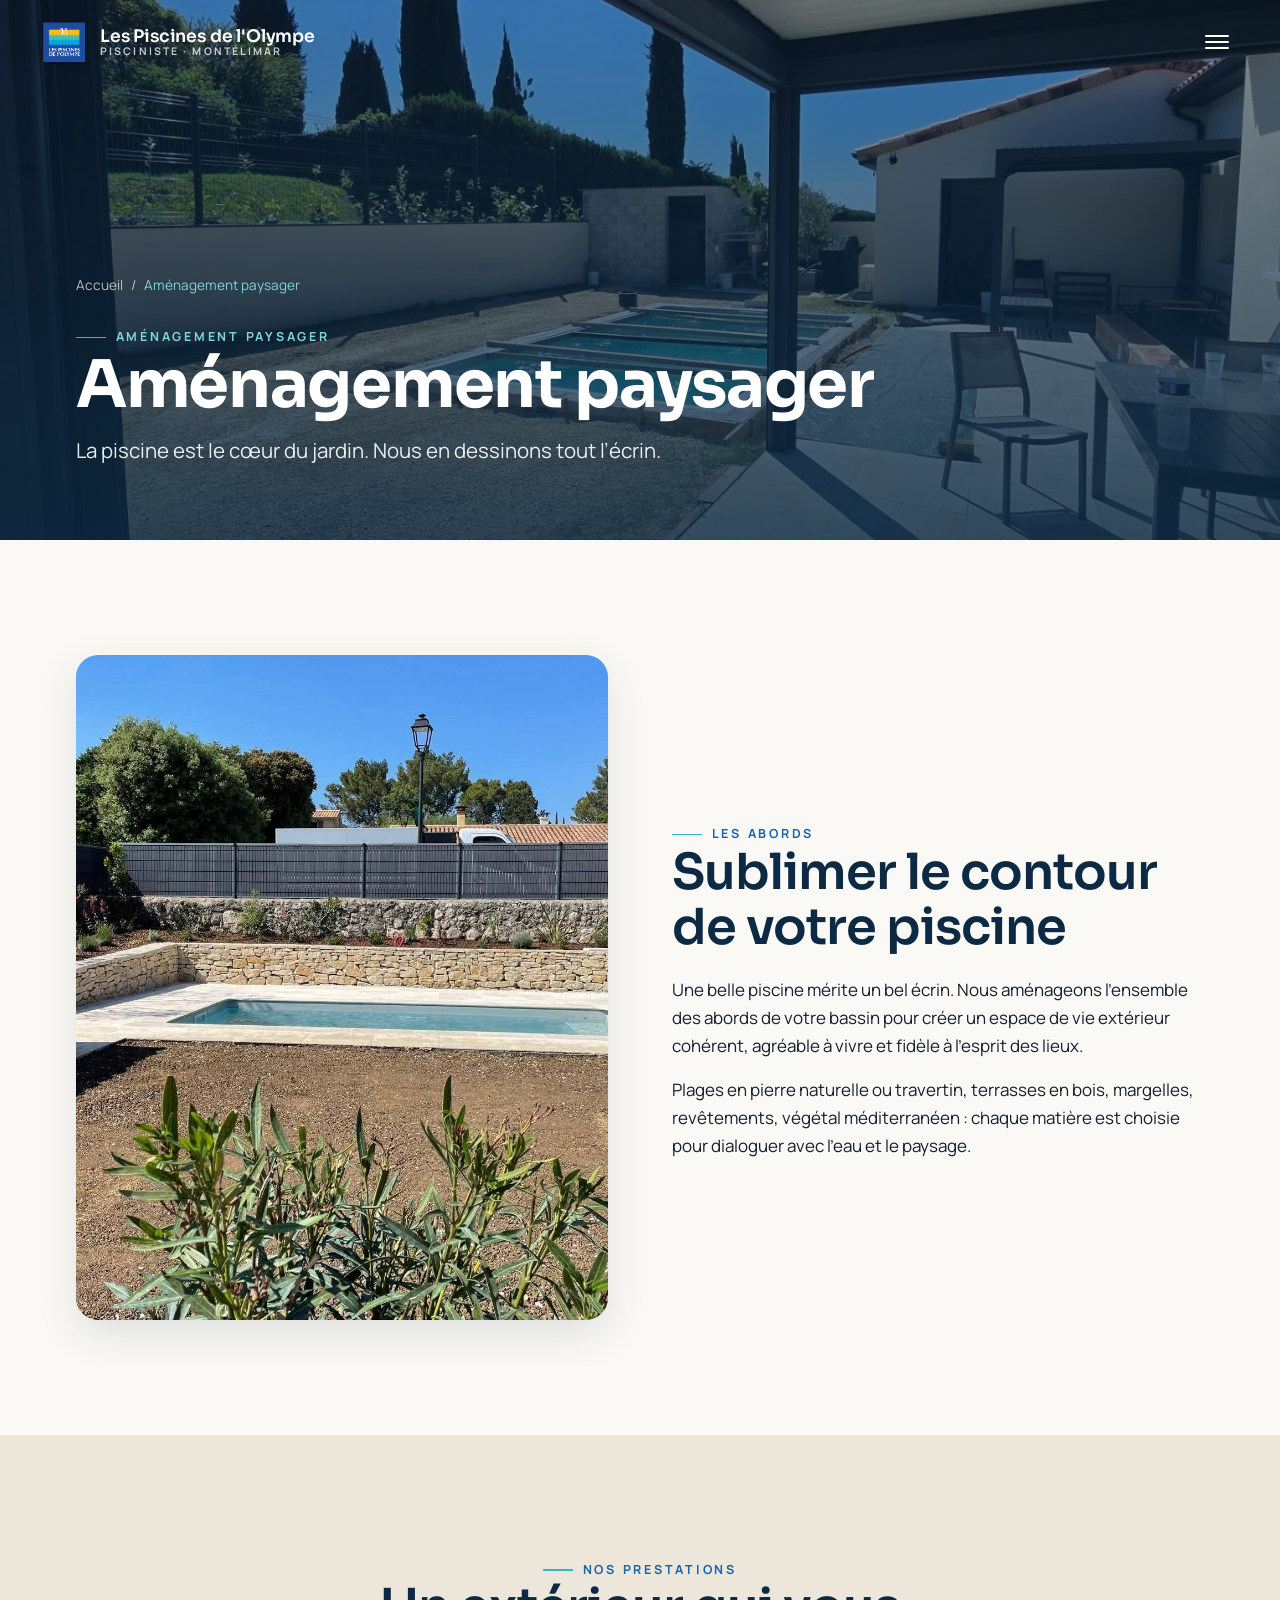
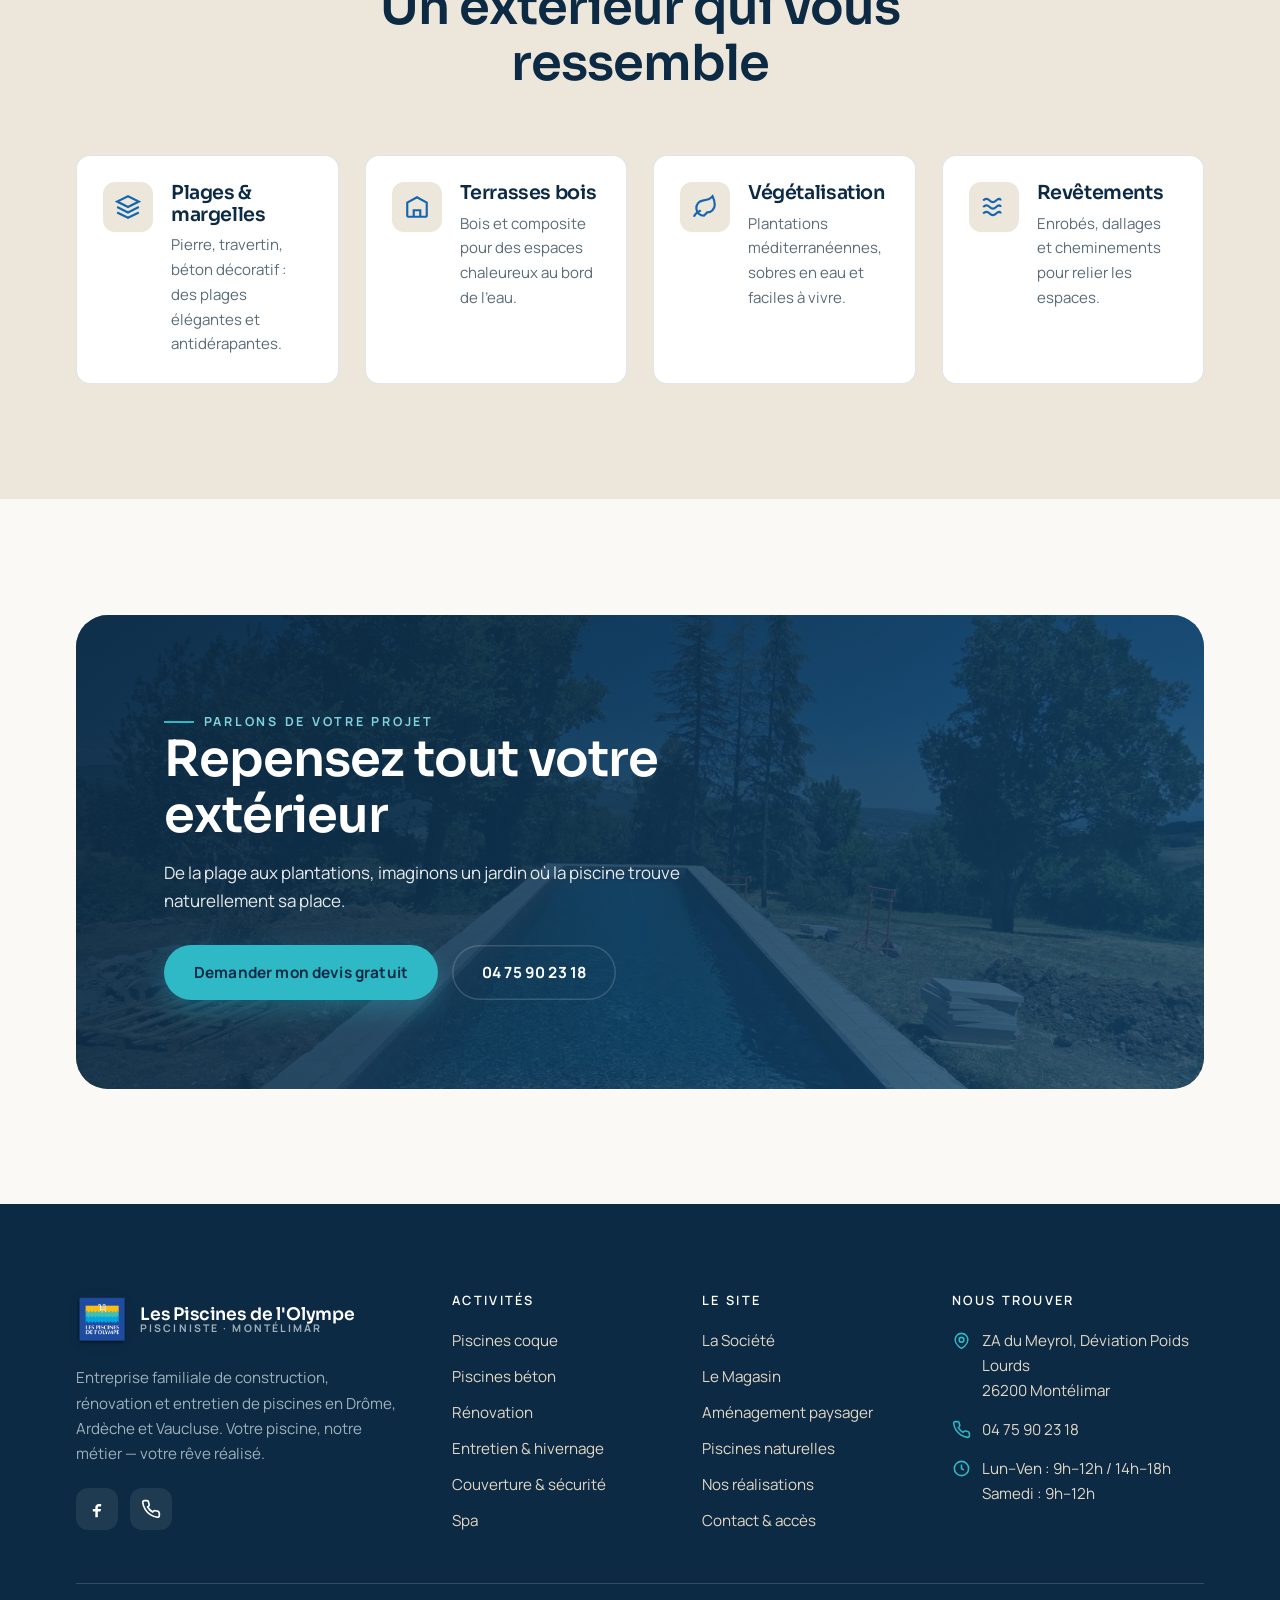
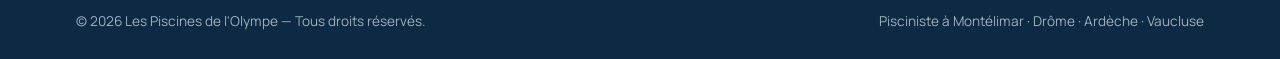
==== commit 21b7eef8: "Page coque : ajout des modèles (fond plat/incliné/forme libre) et des options Co-Authored-By: Claude" ====
--- a/amenagement-paysager.html
+++ b/amenagement-paysager.html
@@ -3,14 +3,14 @@
 <head>
 <meta charset="UTF-8">
 <meta name="viewport" content="width=device-width, initial-scale=1">
-<title>Aménagement paysager & abords de piscine | Les Piscines de l'Olympe — Montélimar</title>
+<title>Aménagement paysager & abords de piscine | Les Piscines de l’Olympe — Montélimar</title>
 <meta name="description" content="Aménagement extérieur et paysager autour de votre piscine : plages, margelles, terrasses bois, revêtements et végétal en Drôme, Ardèche et Vaucluse.">
 <link rel="canonical" href="https://www.lespiscinesdelolympe.fr/amenagement-paysager.html">
 <meta name="theme-color" content="#0C2A43">
 <meta name="robots" content="index, follow">
 <meta property="og:type" content="website">
 <meta property="og:locale" content="fr_FR">
-<meta property="og:title" content="Aménagement paysager & abords de piscine | Les Piscines de l'Olympe — Montélimar">
+<meta property="og:title" content="Aménagement paysager & abords de piscine | Les Piscines de l’Olympe — Montélimar">
 <meta property="og:description" content="Aménagement extérieur et paysager autour de votre piscine : plages, margelles, terrasses bois, revêtements et végétal en Drôme, Ardèche et Vaucluse.">
 <meta property="og:image" content="https://www.lespiscinesdelolympe.fr/assets/img/piscine-couloir-nage-debordement.jpg">
 <meta property="og:url" content="https://www.lespiscinesdelolympe.fr/amenagement-paysager.html">
@@ -95,7 +95,7 @@
       <nav class="breadcrumb" aria-label="Fil d'Ariane"><a href="index.html">Accueil</a> / <span>Aménagement paysager</span></nav>
       <span class="kicker light">Aménagement Paysager</span>
       <h1>Aménagement paysager</h1>
-      <p class="lead mt-1">La piscine est le cœur du jardin. Nous en dessinons tout l'écrin.</p>
+      <p class="lead mt-1">La piscine est le cœur du jardin. Nous en dessinons tout l’écrin.</p>
     </div>
   </section>
   <section class="section bg-cream">
@@ -105,8 +105,8 @@
         <div class="split-body reveal d1">
           <span class="kicker">Les abords</span>
           <h2>Sublimer le contour de votre piscine</h2>
-          <p>Une belle piscine mérite un bel écrin. Nous aménageons l'ensemble des abords de votre bassin pour créer un espace de vie extérieur cohérent, agréable à vivre et fidèle à l'esprit des lieux.</p>
-          <p>Plages en pierre naturelle ou travertin, terrasses en bois, margelles, revêtements, végétal méditerranéen : chaque matière est choisie pour dialoguer avec l'eau et le paysage.</p>
+          <p>Une belle piscine mérite un bel écrin. Nous aménageons l’ensemble des abords de votre bassin pour créer un espace de vie extérieur cohérent, agréable à vivre et fidèle à l’esprit des lieux.</p>
+          <p>Plages en pierre naturelle ou travertin, terrasses en bois, margelles, revêtements, végétal méditerranéen : chaque matière est choisie pour dialoguer avec l’eau et le paysage.</p>
         </div>
       </div>
     </div>
@@ -117,7 +117,7 @@
       <div class="sec-head center reveal"><span class="kicker center">Nos prestations</span><h2>Un extérieur qui vous ressemble</h2></div>
       <div class="grid grid-4">
         <div class="feature reveal"><div class="f-ic"><svg viewBox="0 0 24 24" fill="none" stroke="currentColor" stroke-width="2"><path d="M12 2 2 7l10 5 10-5-10-5zM2 17l10 5 10-5M2 12l10 5 10-5"/></svg></div><div><h3>Plages & margelles</h3><p>Pierre, travertin, béton décoratif : des plages élégantes et antidérapantes.</p></div></div>
-        <div class="feature reveal"><div class="f-ic"><svg viewBox="0 0 24 24" fill="none" stroke="currentColor" stroke-width="2"><path d="M3 21V8l9-5 9 5v13M3 21h18M9 21v-6h6v6"/></svg></div><div><h3>Terrasses bois</h3><p>Bois et composite pour des espaces chaleureux au bord de l'eau.</p></div></div>
+        <div class="feature reveal"><div class="f-ic"><svg viewBox="0 0 24 24" fill="none" stroke="currentColor" stroke-width="2"><path d="M3 21V8l9-5 9 5v13M3 21h18M9 21v-6h6v6"/></svg></div><div><h3>Terrasses bois</h3><p>Bois et composite pour des espaces chaleureux au bord de l’eau.</p></div></div>
         <div class="feature reveal"><div class="f-ic"><svg viewBox="0 0 24 24" fill="none" stroke="currentColor" stroke-width="2"><path d="M11 20A7 7 0 0 1 9.8 6.1C15.5 5 17 4.5 19 2c1 2 2 4.2 2 8a7 7 0 0 1-7 7z"/><path d="M2 21c0-3 4-4 6-6"/></svg></div><div><h3>Végétalisation</h3><p>Plantations méditerranéennes, sobres en eau et faciles à vivre.</p></div></div>
         <div class="feature reveal"><div class="f-ic"><svg viewBox="0 0 24 24" fill="none" stroke="currentColor" stroke-width="2"><path d="M2 6c2-2 4-2 6 0s4 2 6 0 4-2 4 0M2 12c2-2 4-2 6 0s4 2 6 0 4-2 4 0M2 18c2-2 4-2 6 0s4 2 6 0 4-2 4 0"/></svg></div><div><h3>Revêtements</h3><p>Enrobés, dallages et cheminements pour relier les espaces.</p></div></div>
       </div>
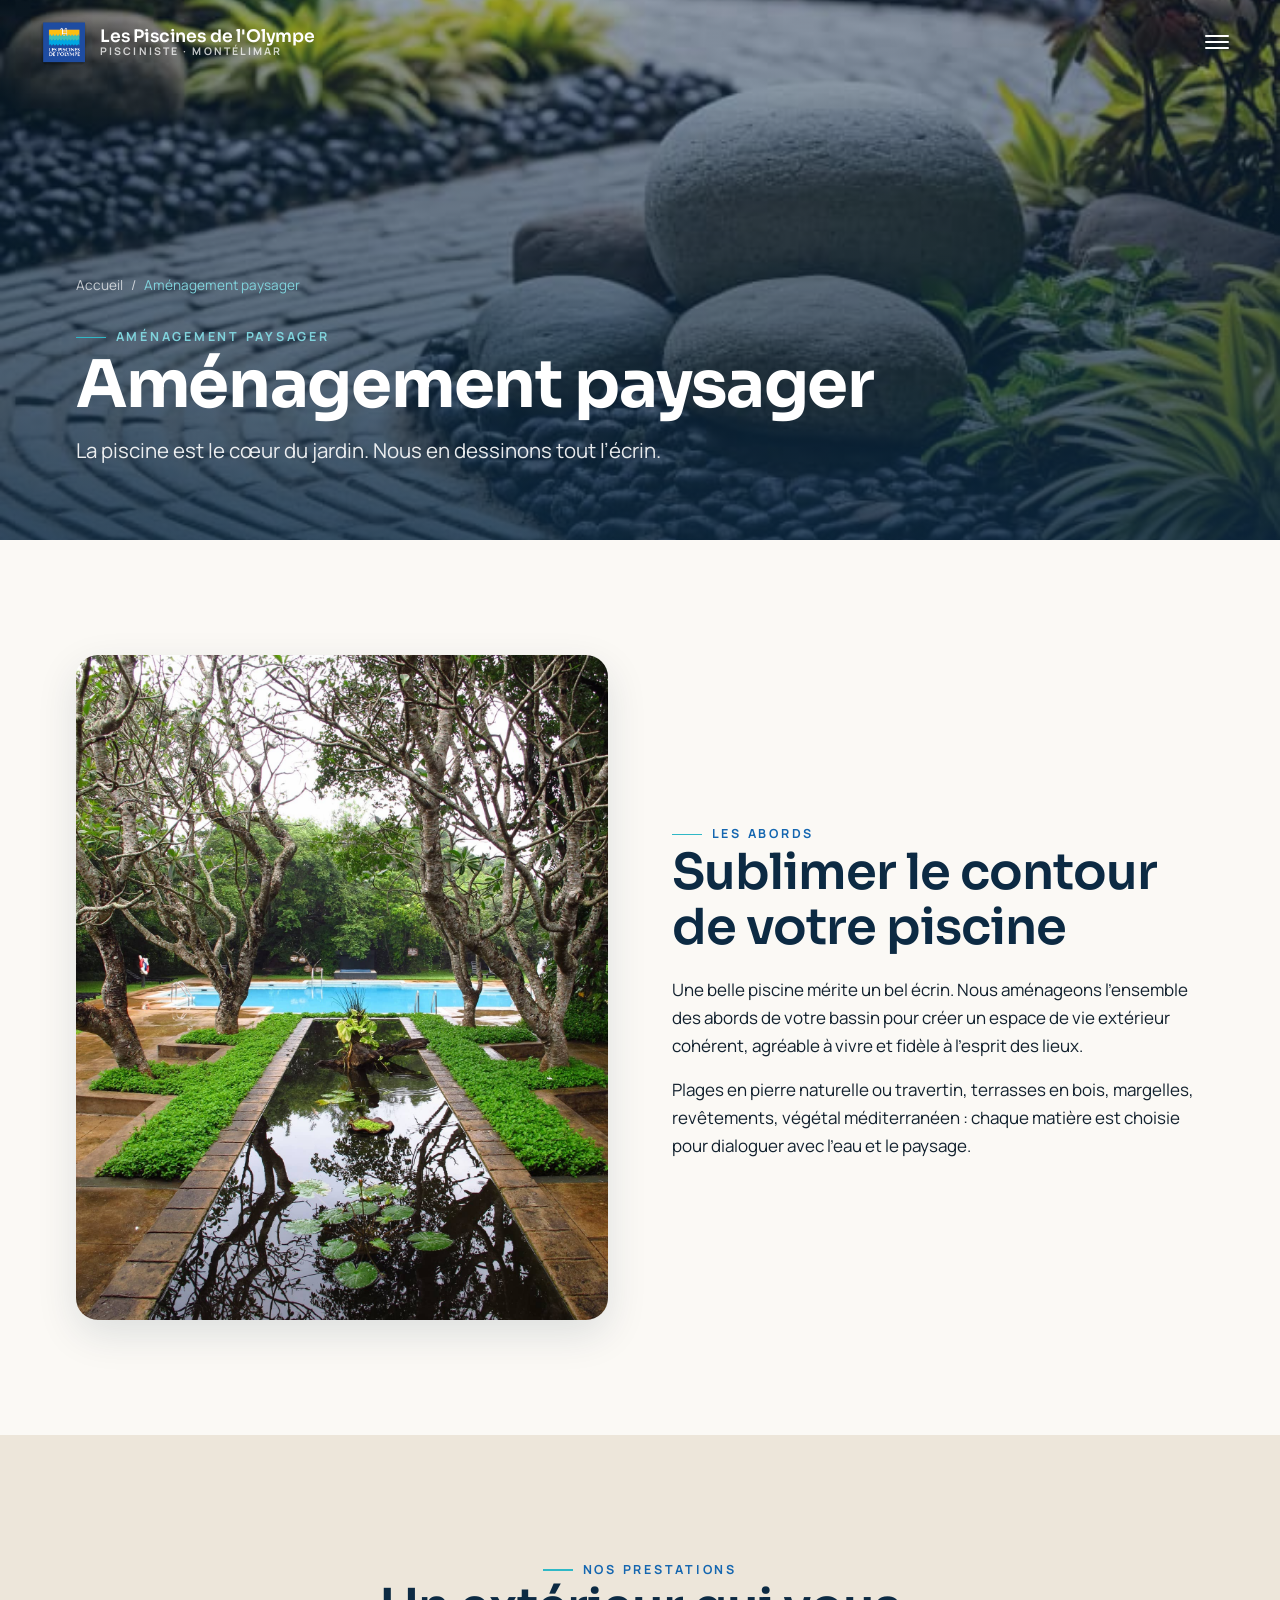
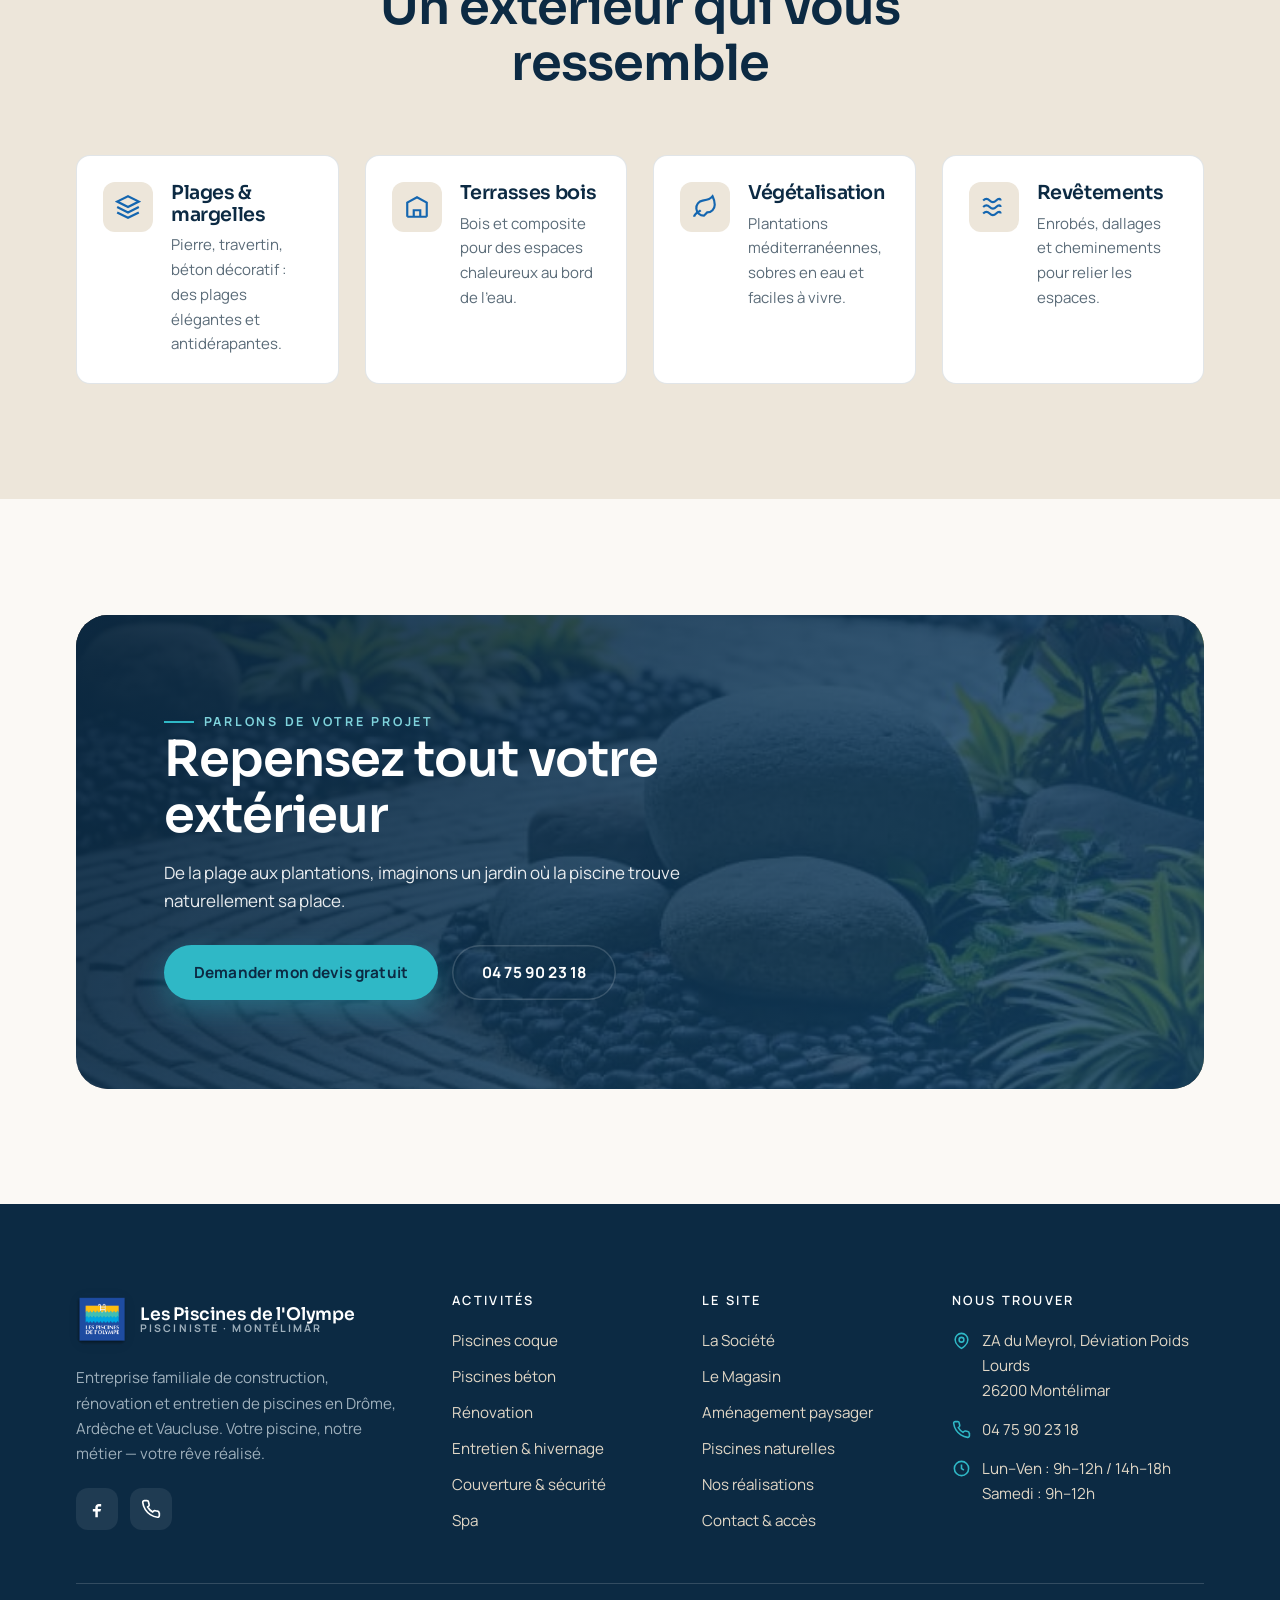
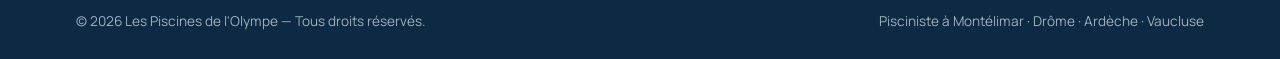
==== commit fdf2a741: "Magasin & Aménagement paysager : intégration des photos du site d'origine Co-Authored-By: Claude Opu" ====
--- a/amenagement-paysager.html
+++ b/amenagement-paysager.html
@@ -90,7 +90,7 @@
 <main>
 
   <section class="pagehero img">
-    <div class="pagehero-media"><img src="assets/img/terrasse-pergola-piscine.jpg" alt="Terrasse, pergola et plage de piscine dans un jardin paysager" loading="eager" fetchpriority="high" decoding="async"></div>
+    <div class="pagehero-media"><img src="assets/img/paysager-1.jpg" alt="Jardin paysager mêlant minéral et végétal, réalisé autour d'une piscine" loading="eager" fetchpriority="high" decoding="async"></div>
     <div class="container">
       <nav class="breadcrumb" aria-label="Fil d'Ariane"><a href="index.html">Accueil</a> / <span>Aménagement paysager</span></nav>
       <span class="kicker light">Aménagement Paysager</span>
@@ -101,7 +101,7 @@
   <section class="section bg-cream">
     <div class="container">
       <div class="split">
-        <div class="split-media reveal"><img loading="lazy" decoding="async" src="assets/img/piscine-jardin-fleuri.jpg" alt="Plage de piscine en pierre naturelle bordée de massifs fleuris"></div>
+        <div class="split-media reveal"><img loading="lazy" decoding="async" src="assets/img/paysager-2.jpg" alt="Jardin luxuriant avec bassin réfléchissant et piscine, aménagement paysager"></div>
         <div class="split-body reveal d1">
           <span class="kicker">Les abords</span>
           <h2>Sublimer le contour de votre piscine</h2>
@@ -127,7 +127,7 @@
   <section class="section bg-cream">
     <div class="container">
       <div class="cta-band reveal">
-        <div class="cta-media"><img loading="lazy" decoding="async" src="assets/img/piscine-miroir-vue-panoramique.jpg" alt=""></div>
+        <div class="cta-media"><img loading="lazy" decoding="async" src="assets/img/paysager-1.jpg" alt=""></div>
         <span class="kicker light">Parlons de votre projet</span>
         <h2>Repensez tout votre extérieur</h2>
         <p>De la plage aux plantations, imaginons un jardin où la piscine trouve naturellement sa place.</p>
--- a/assets/css/styles.css
+++ b/assets/css/styles.css
@@ -411,6 +411,10 @@
 .map-wrap { border-radius: var(--r-lg); overflow: hidden; box-shadow: var(--shadow-md); border: 1px solid var(--line); }
 .map-wrap iframe { width: 100%; height: 100%; min-height: 380px; border: 0; display: block; }
 
+/* Vidéo responsive 16:9 */
+.video-frame { position: relative; width: 100%; aspect-ratio: 16/9; border-radius: var(--r-lg); overflow: hidden; box-shadow: var(--shadow-md); background: var(--navy); }
+.video-frame iframe { position: absolute; inset: 0; width: 100%; height: 100%; border: 0; }
+
 /* Séparateur vague */
 .wave { display: block; width: 100%; height: 60px; }
 .wave path { fill: currentColor; }
